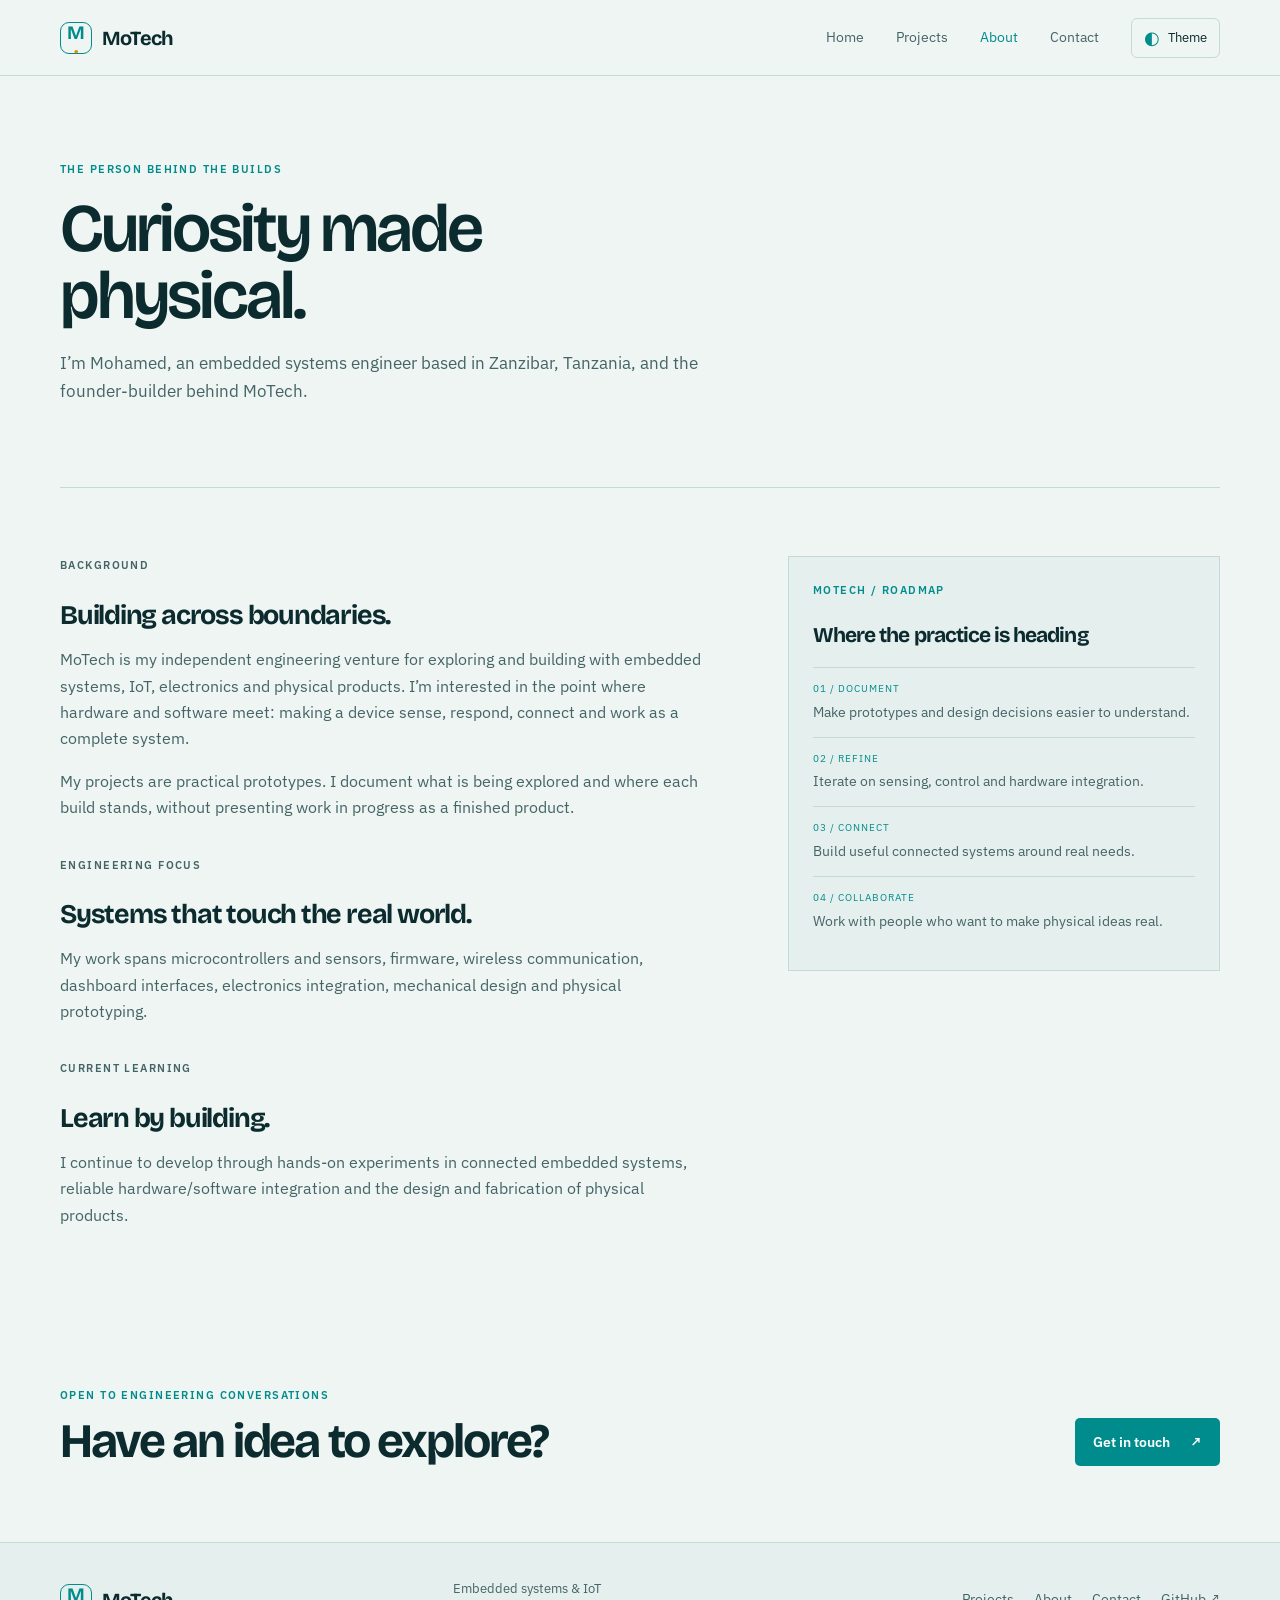
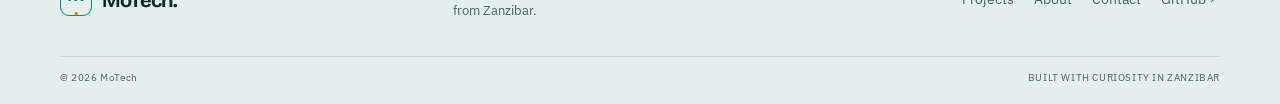
==== about.html @ a9a8e246 "Add first version of site" ====
<!doctype html>
<html lang="en">
<head>
  <meta charset="utf-8"><meta name="viewport" content="width=device-width, initial-scale=1"><meta name="description" content="Meet Mohamed, the embedded systems engineer and builder behind MoTech in Zanzibar, Tanzania."><meta name="theme-color" content="#eef5f3"><title>About Mohamed — MoTech</title>
  <link rel="icon" href="assets/favicon.svg" type="image/svg+xml"><link rel="preconnect" href="https://fonts.googleapis.com"><link rel="preconnect" href="https://fonts.gstatic.com" crossorigin><link href="https://fonts.googleapis.com/css2?family=Bricolage+Grotesque:opsz,wght@12..96,500;12..96,600;12..96,700&family=IBM+Plex+Sans:wght@400;500;600&display=swap" rel="stylesheet"><link rel="stylesheet" href="css/style.css"><script src="js/script.js" defer></script>
</head>
<body><a class="skip-link" href="#main">Skip to content</a><header class="site-header"><a class="brand" href="index.html" aria-label="MoTech home"><span class="brand-mark" aria-hidden="true">M<span>·</span></span><span>MoTech</span></a><button class="menu-toggle" type="button" aria-expanded="false" aria-controls="site-nav"><span class="menu-icon" aria-hidden="true"></span><span class="menu-label">Menu</span></button><nav class="site-nav" id="site-nav" aria-label="Main navigation"><a href="index.html">Home</a><a href="projects.html">Projects</a><a href="about.html" aria-current="page">About</a><a href="contact.html">Contact</a></nav><button class="theme-toggle" type="button" aria-label="Switch to dark theme"><span aria-hidden="true">◐</span><span class="theme-label">Theme</span></button></header>
<main id="main"><section class="page-hero shell"><p class="eyebrow">THE PERSON BEHIND THE BUILDS</p><h1>Curiosity made<br>physical.</h1><p>I’m Mohamed, an embedded systems engineer based in Zanzibar, Tanzania, and the founder-builder behind MoTech.</p></section>
<div class="about-layout shell"><div class="about-copy"><section><p class="eyebrow">BACKGROUND</p><h2>Building across boundaries.</h2><p>MoTech is my independent engineering venture for exploring and building with embedded systems, IoT, electronics and physical products. I’m interested in the point where hardware and software meet: making a device sense, respond, connect and work as a complete system.</p><p>My projects are practical prototypes. I document what is being explored and where each build stands, without presenting work in progress as a finished product.</p></section><section><p class="eyebrow">ENGINEERING FOCUS</p><h2>Systems that touch the real world.</h2><p>My work spans microcontrollers and sensors, firmware, wireless communication, dashboard interfaces, electronics integration, mechanical design and physical prototyping.</p></section><section><p class="eyebrow">CURRENT LEARNING</p><h2>Learn by building.</h2><p>I continue to develop through hands-on experiments in connected embedded systems, reliable hardware/software integration and the design and fabrication of physical products.</p></section></div><aside class="about-aside"><p class="eyebrow">MOTECH / ROADMAP</p><h2>Where the practice is heading</h2><ul class="roadmap-list"><li><span>01 / DOCUMENT</span>Make prototypes and design decisions easier to understand.</li><li><span>02 / REFINE</span>Iterate on sensing, control and hardware integration.</li><li><span>03 / CONNECT</span>Build useful connected systems around real needs.</li><li><span>04 / COLLABORATE</span>Work with people who want to make physical ideas real.</li></ul></aside></div>
<section class="cta shell"><p class="eyebrow">OPEN TO ENGINEERING CONVERSATIONS</p><div class="cta-row"><h2>Have an idea to explore?</h2><a class="button button-primary" href="contact.html">Get in touch <span aria-hidden="true">↗</span></a></div></section></main>
<footer class="site-footer"><div class="shell footer-main"><a class="brand" href="index.html"><span class="brand-mark" aria-hidden="true">M<span>·</span></span><span>MoTech.</span></a><p>Embedded systems &amp; IoT<br>from Zanzibar.</p><nav aria-label="Footer navigation"><a href="projects.html">Projects</a><a href="about.html">About</a><a href="contact.html">Contact</a><a href="https://github.com/El-pistore" target="_blank" rel="noopener noreferrer">GitHub ↗</a></nav></div><div class="shell footer-bottom"><span>© <span data-current-year></span> MoTech</span><span>BUILT WITH CURIOSITY IN ZANZIBAR</span></div></footer></body></html>
---- css/style.css ----
:root {
  color-scheme: light;
  --bg: #EEF5F3;
  --bg-soft: #E5EFED;
  --ink: #0C2B2E;
  --muted: #456466;
  --line: #C5DAD6;
  --card: #FFFFFF;
  --accent: #008C8C;
  --accent-hover: #006F70;
  --orange: #E58A00;
  --shadow: 0 18px 55px #0c2b2e12;
  --font-head: 'Bricolage Grotesque', sans-serif;
  --font-body: 'IBM Plex Sans', sans-serif;
}

:root[data-theme="dark"] {
  color-scheme: dark;
  --bg: #081A1C;
  --bg-soft: #0D2528;
  --ink: #E6F3F1;
  --muted: #93B3B0;
  --line: #1C3C3F;
  --card: #0D2528;
  --accent: #2FD0C8;
  --accent-hover: #62E0D9;
  --orange: #FFB020;
  --shadow: 0 18px 55px #0005;
}

* { box-sizing: border-box; }

html {
  scroll-behavior: smooth;
  scroll-padding-top: 90px;
}

body {
  margin: 0;
  background: var(--bg);
  color: var(--ink);
  font-family: var(--font-body);
  font-size: 16px;
  line-height: 1.65;
  transition: background .2s, color .2s;
}

a { color: inherit; }
button { font: inherit; }
img, svg { max-width: 100%; }

.shell {
  width: min(1160px, calc(100% - 64px));
  margin-inline: auto;
}

.skip-link {
  position: absolute;
  top: -60px;
  left: 12px;
  z-index: 20;
  padding: 10px 14px;
  background: var(--ink);
  color: var(--bg);
}

.skip-link:focus { top: 12px; }
:focus-visible { outline: 3px solid var(--orange); outline-offset: 4px; }

.site-header {
  height: 76px;
  padding: 0 max(32px, calc((100vw - 1160px) / 2));
  display: flex;
  align-items: center;
  gap: 32px;
  border-bottom: 1px solid var(--line);
  background: var(--bg);
  position: sticky;
  top: 0;
  z-index: 10;
}

.brand {
  display: inline-flex;
  align-items: center;
  gap: 10px;
  text-decoration: none;
  font: 700 20px var(--font-head);
  letter-spacing: -.04em;
}

.brand-mark {
  display: grid;
  place-items: center;
  width: 32px;
  height: 32px;
  border: 1.5px solid var(--accent);
  border-radius: 9px;
  color: var(--accent);
  font-size: 19px;
  line-height: 1;
}

.brand-mark span { color: var(--orange); }
.site-nav { display: flex; gap: 32px; margin-left: auto; }

.site-nav a,
.site-footer nav a {
  text-decoration: none;
  color: var(--muted);
  font-size: 14px;
}

.site-nav a:hover,
.site-footer nav a:hover,
.site-nav a[aria-current] { color: var(--accent); }

.theme-toggle,
.menu-toggle {
  border: 1px solid var(--line);
  color: var(--ink);
  background: transparent;
  border-radius: 6px;
  min-height: 40px;
  padding: 0 12px;
  cursor: pointer;
}

.theme-toggle { display: flex; align-items: center; gap: 8px; font-size: 13px; }
.theme-toggle span:first-child { font-size: 18px; color: var(--accent); }
.menu-toggle { display: none; }

.hero {
  min-height: 580px;
  padding-block: 64px 68px;
  display: grid;
  grid-template-columns: 1fr 1fr;
  align-items: center;
  gap: 56px;
}

.eyebrow {
  font-size: 11px;
  font-weight: 600;
  letter-spacing: .13em;
  color: var(--accent);
  margin: 0 0 18px;
}

.status-dot {
  display: inline-block;
  width: 7px;
  height: 7px;
  border-radius: 50%;
  background: var(--orange);
  margin-right: 8px;
  box-shadow: 0 0 0 4px color-mix(in srgb, var(--orange) 18%, transparent);
}

h1, h2, h3, p { margin-top: 0; }
h1, h2, h3 { font-family: var(--font-head); letter-spacing: -.045em; }

h1 {
  font-size: clamp(48px, 5vw, 64px);
  line-height: .98;
  margin: 0 0 24px;
  font-weight: 600;
}

h1 span { color: var(--accent); }

.hero-lede {
  max-width: 495px;
  color: var(--muted);
  font-size: 17px;
  line-height: 1.75;
  margin-bottom: 28px;
}

.button-row { display: flex; gap: 12px; flex-wrap: wrap; }

.button {
  min-height: 48px;
  padding: 0 18px;
  border-radius: 5px;
  display: inline-flex;
  align-items: center;
  justify-content: center;
  gap: 20px;
  text-decoration: none;
  font-weight: 600;
  font-size: 14px;
  transition: background .16s, color .16s, border-color .16s;
}

.button-primary { background: var(--accent); color: #FFFFFF; }
.button-primary:hover { background: var(--accent-hover); }
:root[data-theme="dark"] .button-primary { color: #062022; }
.button-secondary { border: 1px solid var(--line); color: var(--ink); }
.button-secondary:hover { border-color: var(--accent); color: var(--accent); }

.hero-meta {
  margin-top: 44px;
  border-top: 1px solid var(--line);
  padding-top: 13px;
  display: flex;
  justify-content: space-between;
  gap: 15px;
  color: var(--muted);
  font-size: 9px;
  letter-spacing: .11em;
}

.circuit-panel {
  height: 410px;
  background: var(--bg-soft);
  border: 1px solid var(--line);
  position: relative;
  overflow: hidden;
  color: var(--accent);
}

.panel-top, .panel-bottom {
  position: absolute;
  z-index: 1;
  left: 20px;
  right: 20px;
  display: flex;
  justify-content: space-between;
  gap: 10px;
  font-size: 9px;
  letter-spacing: .1em;
  color: var(--muted);
}

.panel-top { top: 17px; }
.panel-bottom { bottom: 16px; }
.signal { color: var(--accent); }
.circuit-art { width: 100%; height: 100%; padding: 42px 18px; }
.circuit-lines { opacity: .54; }
.circuit-nodes { fill: var(--orange); }
.chip { fill: var(--card); stroke: var(--accent); stroke-width: 2; }
.chip-inner { fill: var(--bg-soft); stroke: var(--line); }
.chip-pins { stroke: var(--accent); stroke-width: 2; }
.circuit-art text { fill: var(--ink); font: 600 25px var(--font-head); }
.circuit-art .chip-small { fill: var(--muted); font: 9px var(--font-body); letter-spacing: 1px; }
.measure { stroke: var(--line); fill: var(--muted); stroke-width: 1; }
.measure text { stroke: none; fill: var(--muted); font: 8px var(--font-body); letter-spacing: 1.2px; }

.intro-band { background: var(--bg-soft); border-block: 1px solid var(--line); }

.intro-grid {
  min-height: 130px;
  display: grid;
  grid-template-columns: 1fr 2fr auto;
  align-items: center;
  gap: 36px;
}

.intro-grid .eyebrow { margin: 0; }
.intro-grid > p:nth-child(2) { font: 500 22px/1.35 var(--font-head); max-width: 540px; margin: 0; }
.coordinates { font-size: 10px; line-height: 1.8; letter-spacing: .09em; color: var(--muted); text-align: right; }
.section { padding-block: 96px; }

.section-heading {
  display: flex;
  align-items: end;
  justify-content: space-between;
  margin-bottom: 30px;
}

.section-heading h2, .stack-grid h2, .cta h2 { font-size: clamp(33px, 4vw, 48px); line-height: 1.08; margin: 0; }
.section-heading .eyebrow { margin-bottom: 12px; }
.text-link { color: var(--accent); text-decoration: none; font-size: 14px; font-weight: 600; }
.text-link span { margin-left: 9px; }
.project-grid { display: grid; grid-template-columns: repeat(3, minmax(0, 1fr)); gap: 20px; }
.project-card { background: var(--card); border: 1px solid var(--line); min-width: 0; box-shadow: var(--shadow); }

.project-image {
  display: grid;
  place-items: center;
  position: relative;
  aspect-ratio: 1.36;
  background: var(--bg-soft);
  overflow: hidden;
  text-decoration: none;
}

.image-tag { position: absolute; top: 14px; left: 15px; font-size: 9px; letter-spacing: .1em; color: var(--muted); z-index: 2; }
.placeholder-label { z-index: 2; text-align: center; font-size: 9px; letter-spacing: .14em; line-height: 1.6; color: var(--muted); border: 1px dashed color-mix(in srgb, var(--muted) 55%, transparent); padding: 8px 12px; background: color-mix(in srgb, var(--bg) 78%, transparent); }
.aqua-art { background: linear-gradient(155deg, var(--bg-soft), #b2d7d0); }
:root[data-theme="dark"] .aqua-art { background: linear-gradient(155deg, #12383a, #0d2528); }

.aqua-tank {
  position: absolute;
  width: 132px;
  height: 114px;
  right: 12%;
  bottom: 12%;
  border: 2px solid #479e9b66;
  border-top: 5px solid #479e9b66;
  border-radius: 4px 4px 14px 14px;
  transform: perspective(250px) rotateY(-13deg);
}

.aqua-tank i { position: absolute; bottom: 0; left: 0; right: 0; height: 44%; background: #2fd0c833; }
.aqua-tank b, .aqua-tank em { position: absolute; border-radius: 50%; width: 17px; height: 17px; background: var(--orange); bottom: 48px; left: 32px; box-shadow: 28px 12px 0 -4px var(--accent); }
.egg-art { background: linear-gradient(145deg, #f1eadb, #d8ded0); }

.egg-machine {
  position: absolute;
  right: 13%;
  bottom: 10%;
  width: 115px;
  height: 100px;
  border: 5px solid #8e9b90;
  border-bottom: 10px solid #8e9b90;
  transform: skewY(-4deg);
}

.egg-machine:before { content: ""; position: absolute; left: 15px; right: 15px; top: 20px; height: 35px; border: 2px solid #b9c2b8; }
.egg-machine i, .egg-machine b, .egg-machine em { position: absolute; width: 16px; height: 22px; border-radius: 50%; background: #fff5d9; border: 1px solid #d1bc87; bottom: 10px; left: 18px; }
.egg-machine b { left: 48px; }
.egg-machine em { left: 78px; }
.pure-art { background: linear-gradient(145deg, #dad8cf, #afa99b); }

.speaker {
  position: absolute;
  width: 132px;
  height: 100px;
  right: 10%;
  bottom: 14%;
  background: linear-gradient(120deg, #4c5554, #202b2b);
  border: 4px solid #87918a;
  border-radius: 5px;
  transform: rotate(-7deg);
  box-shadow: 8px 9px 0 #8b795b;
}

.speaker:before { content: ""; position: absolute; inset: 8px; border: 1px solid #c0b79c; }
.speaker i, .speaker b, .speaker em { position: absolute; width: 32px; height: 32px; border: 3px solid #bec3b8; border-radius: 50%; top: 28px; left: 16px; background: #1b2424; }
.speaker b { left: 53px; width: 20px; height: 20px; top: 34px; }
.speaker em { left: 82px; width: 25px; height: 25px; top: 31px; }

.project-info { padding: 18px 18px 20px; }
.project-title { display: flex; justify-content: space-between; align-items: center; }
.project-title h3 { font-size: 22px; margin: 0; }
.project-title > span { font-size: 10px; color: var(--muted); }
.project-info > p { color: var(--muted); font-size: 13px; line-height: 1.55; min-height: 42px; margin: 10px 0 15px; }
.tag-row { display: flex; gap: 6px; flex-wrap: wrap; }
.tag-row span { font-size: 9px; letter-spacing: .04em; color: var(--accent); background: var(--bg-soft); padding: 4px 7px; }

.stack-section { background: var(--bg-soft); border-block: 1px solid var(--line); padding: 84px 0; }
.stack-grid { display: grid; grid-template-columns: 1fr 1.2fr; gap: 100px; }
.stack-grid .eyebrow { margin-bottom: 13px; }
.stack-grid h2 { margin-bottom: 15px; }
.muted { color: var(--muted); max-width: 380px; }

.stack-list > div {
  display: grid;
  grid-template-columns: 38px 170px 1fr;
  align-items: center;
  gap: 12px;
  border-bottom: 1px solid var(--line);
  padding: 15px 0;
}

.stack-list > div:first-child { border-top: 1px solid var(--line); }
.stack-list span { font-size: 10px; color: var(--accent); }
.stack-list h3 { font-size: 16px; margin: 0; letter-spacing: -.02em; }
.stack-list p { font-size: 12px; color: var(--muted); margin: 0; }
.cta { padding-block: 74px; }
.cta > .eyebrow { margin-bottom: 12px; }
.cta-row { display: flex; justify-content: space-between; align-items: center; gap: 20px; }
.site-footer { background: var(--bg-soft); border-top: 1px solid var(--line); }

.footer-main {
  padding-block: 35px;
  display: grid;
  grid-template-columns: 1fr 1fr 1fr;
  align-items: center;
  gap: 20px;
}

.footer-main p { color: var(--muted); font-size: 13px; margin: 0; }
.footer-main nav { display: flex; justify-content: flex-end; gap: 20px; flex-wrap: wrap; }
.footer-bottom { border-top: 1px solid var(--line); padding-block: 13px 17px; display: flex; justify-content: space-between; color: var(--muted); font-size: 10px; letter-spacing: .06em; }

.page-hero { padding-block: 84px 65px; border-bottom: 1px solid var(--line); }
.page-hero h1 { font-size: clamp(45px, 6vw, 68px); max-width: 850px; margin-bottom: 20px; }
.page-hero p:not(.eyebrow) { color: var(--muted); font-size: 17px; max-width: 690px; }
.project-details { padding-block: 30px 90px; }
.detail-card { display: grid; grid-template-columns: 1fr 1fr; gap: 38px; padding: 46px 0; border-bottom: 1px solid var(--line); scroll-margin-top: 90px; }
.detail-card:first-child { padding-top: 15px; }
.detail-visual { min-height: 290px; position: relative; display: grid; place-items: center; border: 1px solid var(--line); background: var(--bg-soft); overflow: hidden; }
.detail-visual .placeholder-label { font-size: 11px; }
.detail-copy .eyebrow { margin-bottom: 10px; }
.detail-copy h2 { font-size: 38px; margin: 0 0 15px; }
.detail-copy > p { color: var(--muted); }
.detail-copy h3 { font-size: 17px; letter-spacing: -.02em; margin: 22px 0 8px; }
.detail-copy ul { margin: 0; padding-left: 19px; color: var(--muted); font-size: 14px; }
.detail-copy li + li { margin-top: 4px; }
.project-status { display: inline-flex; align-items: center; gap: 8px; color: var(--accent); font-size: 11px; letter-spacing: .04em; padding: 7px 10px; background: var(--bg-soft); margin-top: 17px; }
.project-status:before { content: ""; width: 6px; height: 6px; border-radius: 50%; background: var(--orange); }
.repo-note { font-size: 12px; color: var(--muted); padding-top: 12px; border-top: 1px solid var(--line); margin-top: 18px; }
.about-layout { display: grid; grid-template-columns: 1.2fr .8fr; gap: 80px; padding-block: 68px; }
.about-copy section + section { margin-top: 35px; }
.about-copy h2 { font-size: 27px; margin-bottom: 9px; }
.about-copy p { color: var(--muted); }
.about-aside { border: 1px solid var(--line); background: var(--bg-soft); padding: 24px; height: max-content; }
.about-aside h2 { font-size: 21px; margin-bottom: 15px; }
.roadmap-list { padding: 0; list-style: none; margin: 0; }
.roadmap-list li { padding: 13px 0; border-top: 1px solid var(--line); font-size: 14px; color: var(--muted); }
.roadmap-list span { font-size: 10px; color: var(--accent); display: block; letter-spacing: .1em; margin-bottom: 3px; }
.contact-layout { display: grid; grid-template-columns: .8fr 1.2fr; gap: 70px; padding-block: 62px 95px; }
.contact-layout h2 { font-size: 27px; }
.contact-note { color: var(--muted); }
.contact-list { border-top: 1px solid var(--line); }
.contact-item { display: grid; grid-template-columns: 135px 1fr; gap: 15px; padding: 20px 0; border-bottom: 1px solid var(--line); }
.contact-item > span:first-child { color: var(--muted); font-size: 12px; }
.contact-links { display: flex; flex-direction: column; align-items: flex-start; gap: 9px; }
.contact-links a { color: var(--accent); text-decoration: none; overflow-wrap: anywhere; }
.contact-links a:hover { text-decoration: underline; }
.contact-placeholder { font-size: 13px; color: var(--muted); }
.contact-hint { font-size: 11px; color: var(--muted); margin-top: 5px; }

@media (max-width: 900px) {
  .shell { width: min(100% - 44px, 700px); }
  .site-header { padding-inline: 22px; gap: 16px; }
  .hero { grid-template-columns: 1fr; gap: 34px; padding-block: 57px; }
  .hero-copy { max-width: 650px; }
  .hero-visual { height: auto; aspect-ratio: 1.46; }
  .intro-grid { grid-template-columns: 1fr 2fr; gap: 20px; padding-block: 24px; }
  .coordinates { display: none; }
  .project-grid { grid-template-columns: repeat(2, minmax(0, 1fr)); }
  .stack-grid { gap: 40px; }
  .stack-list > div { grid-template-columns: 30px 140px 1fr; }
  .footer-main { grid-template-columns: 1fr 1fr; }
  .footer-main nav { grid-column: 1 / -1; justify-content: flex-start; }
  .detail-card { gap: 24px; }
  .about-layout, .contact-layout { gap: 38px; }
}

@media (max-width: 620px) {
  html { scroll-padding-top: 72px; }
  .shell { width: calc(100% - 36px); }
  .site-header { height: 66px; padding-inline: 18px; gap: 10px; }
  .brand { font-size: 19px; margin-right: auto; }
  .menu-toggle { display: flex; align-items: center; gap: 8px; order: 2; min-height: 38px; padding: 0 10px; font-size: 13px; }
  .menu-icon { width: 15px; height: 11px; border-block: 1.5px solid currentColor; position: relative; }
  .menu-icon:after { content: ""; position: absolute; left: 0; right: 0; top: 4px; border-top: 1.5px solid currentColor; }
  .theme-toggle { order: 3; min-height: 38px; padding: 0 9px; }
  .theme-label { display: none; }
  .site-nav { display: none; position: absolute; left: 0; right: 0; top: 65px; margin: 0; padding: 11px 18px 17px; background: var(--bg); border-bottom: 1px solid var(--line); box-shadow: var(--shadow); flex-direction: column; gap: 0; }
  .site-nav.is-open { display: flex; }
  .site-nav a { padding: 11px 4px; border-bottom: 1px solid var(--line); }
  .site-nav a:last-child { border: 0; }
  .hero { padding-block: 46px 40px; gap: 26px; }
  .eyebrow { font-size: 10px; margin-bottom: 14px; }
  h1 { font-size: clamp(43px, 12vw, 59px); }
  .hero-lede { font-size: 15px; line-height: 1.65; }
  .button-row { gap: 9px; }
  .button { min-height: 48px; padding-inline: 13px; font-size: 13px; gap: 12px; }
  .hero-meta { margin-top: 29px; font-size: 8px; }
  .hero-visual { aspect-ratio: 1.12; }
  .panel-top, .panel-bottom { left: 12px; right: 12px; font-size: 7px; }
  .circuit-art { padding: 40px 5px; }
  .intro-grid { grid-template-columns: 1fr; gap: 8px; padding-block: 20px; }
  .intro-grid .eyebrow { margin-bottom: 0; }
  .intro-grid > p:nth-child(2) { font-size: 19px; }
  .section { padding-block: 60px; }
  .section-heading { align-items: flex-start; gap: 12px; }
  .section-heading h2, .stack-grid h2, .cta h2 { font-size: 35px; }
  .section-heading .text-link { font-size: 12px; white-space: nowrap; padding-top: 25px; }
  .project-grid { grid-template-columns: 1fr; gap: 15px; }
  .project-image { aspect-ratio: 1.5; }
  .project-info > p { min-height: 0; }
  .stack-section { padding-block: 58px; }
  .stack-grid { grid-template-columns: 1fr; gap: 25px; }
  .stack-list > div { grid-template-columns: 28px 1fr; gap: 8px; padding: 12px 0; }
  .stack-list p { grid-column: 2; }
  .cta { padding-block: 53px; }
  .cta-row { align-items: flex-start; flex-direction: column; }
  .footer-main { grid-template-columns: 1fr 1fr; gap: 15px; }
  .footer-main nav { gap: 15px 19px; }
  .footer-bottom { font-size: 8px; gap: 15px; }
  .page-hero { padding-block: 52px 40px; }
  .page-hero h1 { font-size: 45px; }
  .page-hero p:not(.eyebrow) { font-size: 15px; }
  .project-details { padding-block: 21px 56px; }
  .detail-card { grid-template-columns: 1fr; gap: 20px; padding: 28px 0; }
  .detail-card:first-child { padding-top: 0; }
  .detail-visual { min-height: 220px; }
  .detail-copy h2 { font-size: 32px; }
  .about-layout, .contact-layout { grid-template-columns: 1fr; gap: 27px; padding-block: 40px 62px; }
  .about-copy section + section { margin-top: 26px; }
  .contact-item { grid-template-columns: 100px 1fr; gap: 8px; }
  .contact-layout h2 { font-size: 24px; }
}

@media (prefers-reduced-motion: reduce) {
  *, *::before, *::after { scroll-behavior: auto !important; transition: none !important; animation: none !important; }
}
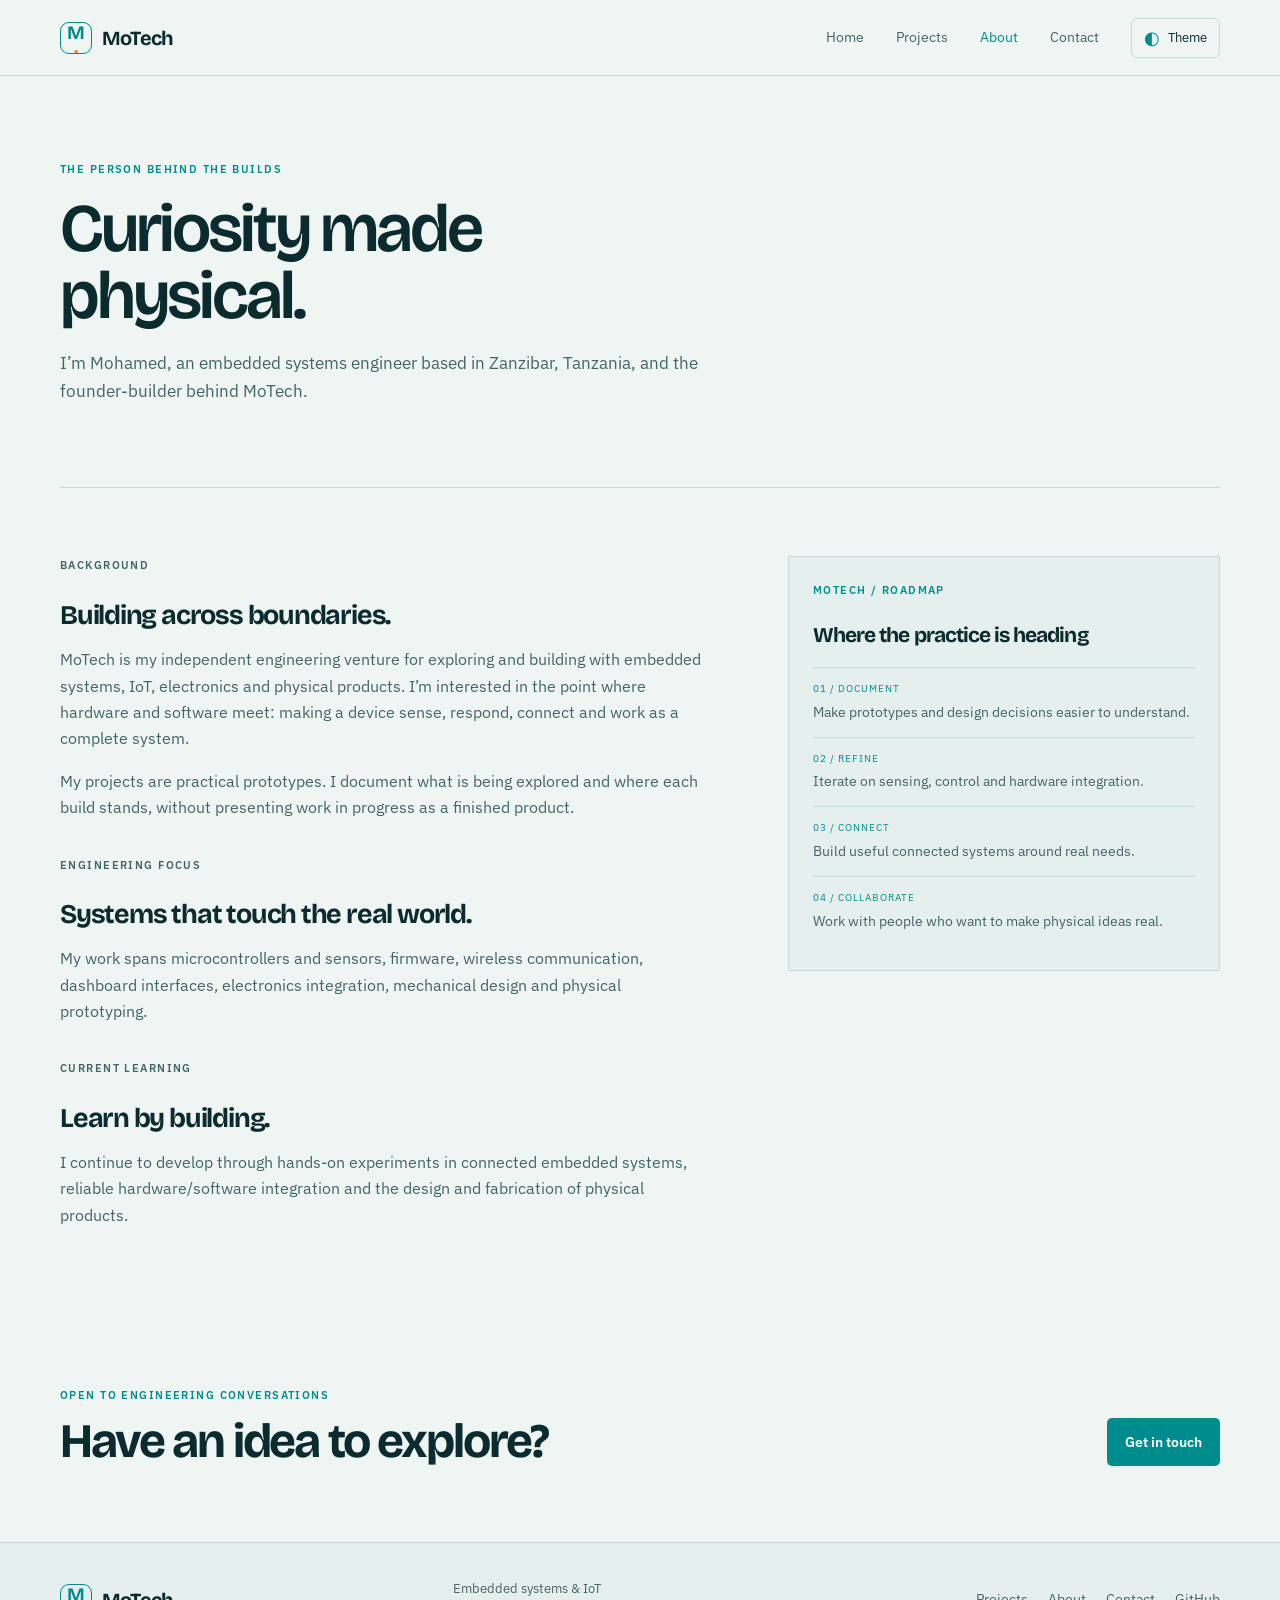
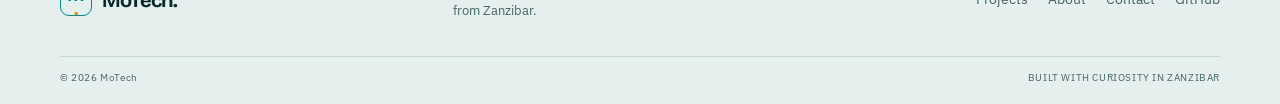
==== commit 5b1d38ec: "Add files via upload" ====
--- a/about.html
+++ b/about.html
@@ -2,10 +2,10 @@
 <html lang="en">
 <head>
   <meta charset="utf-8"><meta name="viewport" content="width=device-width, initial-scale=1"><meta name="description" content="Meet Mohamed, the embedded systems engineer and builder behind MoTech in Zanzibar, Tanzania."><meta name="theme-color" content="#eef5f3"><title>About Mohamed — MoTech</title>
-  <link rel="icon" href="assets/favicon.svg" type="image/svg+xml"><link rel="preconnect" href="https://fonts.googleapis.com"><link rel="preconnect" href="https://fonts.gstatic.com" crossorigin><link href="https://fonts.googleapis.com/css2?family=Bricolage+Grotesque:opsz,wght@12..96,500;12..96,600;12..96,700&family=IBM+Plex+Sans:wght@400;500;600&display=swap" rel="stylesheet"><link rel="stylesheet" href="css/style.css"><script src="js/script.js" defer></script>
+  <link rel="icon" href="assets/favicon.svg" type="image/svg+xml"><link rel="preconnect" href="https://fonts.googleapis.com"><link rel="preconnect" href="https://fonts.gstatic.com" crossorigin><link href="https://fonts.googleapis.com/css2?family=Bricolage+Grotesque:opsz,wght@12..96,500;12..96,600;12..96,700&amp;family=IBM+Plex+Sans:wght@400;500;600&amp;display=swap" rel="stylesheet"><link rel="stylesheet" href="css/style.css"><script src="js/script.js" defer></script>
 </head>
 <body><a class="skip-link" href="#main">Skip to content</a><header class="site-header"><a class="brand" href="index.html" aria-label="MoTech home"><span class="brand-mark" aria-hidden="true">M<span>·</span></span><span>MoTech</span></a><button class="menu-toggle" type="button" aria-expanded="false" aria-controls="site-nav"><span class="menu-icon" aria-hidden="true"></span><span class="menu-label">Menu</span></button><nav class="site-nav" id="site-nav" aria-label="Main navigation"><a href="index.html">Home</a><a href="projects.html">Projects</a><a href="about.html" aria-current="page">About</a><a href="contact.html">Contact</a></nav><button class="theme-toggle" type="button" aria-label="Switch to dark theme"><span aria-hidden="true">◐</span><span class="theme-label">Theme</span></button></header>
 <main id="main"><section class="page-hero shell"><p class="eyebrow">THE PERSON BEHIND THE BUILDS</p><h1>Curiosity made<br>physical.</h1><p>I’m Mohamed, an embedded systems engineer based in Zanzibar, Tanzania, and the founder-builder behind MoTech.</p></section>
 <div class="about-layout shell"><div class="about-copy"><section><p class="eyebrow">BACKGROUND</p><h2>Building across boundaries.</h2><p>MoTech is my independent engineering venture for exploring and building with embedded systems, IoT, electronics and physical products. I’m interested in the point where hardware and software meet: making a device sense, respond, connect and work as a complete system.</p><p>My projects are practical prototypes. I document what is being explored and where each build stands, without presenting work in progress as a finished product.</p></section><section><p class="eyebrow">ENGINEERING FOCUS</p><h2>Systems that touch the real world.</h2><p>My work spans microcontrollers and sensors, firmware, wireless communication, dashboard interfaces, electronics integration, mechanical design and physical prototyping.</p></section><section><p class="eyebrow">CURRENT LEARNING</p><h2>Learn by building.</h2><p>I continue to develop through hands-on experiments in connected embedded systems, reliable hardware/software integration and the design and fabrication of physical products.</p></section></div><aside class="about-aside"><p class="eyebrow">MOTECH / ROADMAP</p><h2>Where the practice is heading</h2><ul class="roadmap-list"><li><span>01 / DOCUMENT</span>Make prototypes and design decisions easier to understand.</li><li><span>02 / REFINE</span>Iterate on sensing, control and hardware integration.</li><li><span>03 / CONNECT</span>Build useful connected systems around real needs.</li><li><span>04 / COLLABORATE</span>Work with people who want to make physical ideas real.</li></ul></aside></div>
-<section class="cta shell"><p class="eyebrow">OPEN TO ENGINEERING CONVERSATIONS</p><div class="cta-row"><h2>Have an idea to explore?</h2><a class="button button-primary" href="contact.html">Get in touch <span aria-hidden="true">↗</span></a></div></section></main>
-<footer class="site-footer"><div class="shell footer-main"><a class="brand" href="index.html"><span class="brand-mark" aria-hidden="true">M<span>·</span></span><span>MoTech.</span></a><p>Embedded systems &amp; IoT<br>from Zanzibar.</p><nav aria-label="Footer navigation"><a href="projects.html">Projects</a><a href="about.html">About</a><a href="contact.html">Contact</a><a href="https://github.com/El-pistore" target="_blank" rel="noopener noreferrer">GitHub ↗</a></nav></div><div class="shell footer-bottom"><span>© <span data-current-year></span> MoTech</span><span>BUILT WITH CURIOSITY IN ZANZIBAR</span></div></footer></body></html>
+<section class="cta shell"><p class="eyebrow">OPEN TO ENGINEERING CONVERSATIONS</p><div class="cta-row"><h2>Have an idea to explore?</h2><a class="button button-primary" href="contact.html">Get in touch</a></div></section></main>
+<footer class="site-footer"><div class="shell footer-main"><a class="brand" href="index.html"><span class="brand-mark" aria-hidden="true">M<span>·</span></span><span>MoTech.</span></a><p>Embedded systems &amp; IoT<br>from Zanzibar.</p><nav aria-label="Footer navigation"><a href="projects.html">Projects</a><a href="about.html">About</a><a href="contact.html">Contact</a><a href="https://github.com/El-pistore" target="_blank" rel="noopener noreferrer">GitHub</a></nav></div><div class="shell footer-bottom"><span>© <span data-current-year></span> MoTech</span><span>BUILT WITH CURIOSITY IN ZANZIBAR</span></div></footer></body></html>
